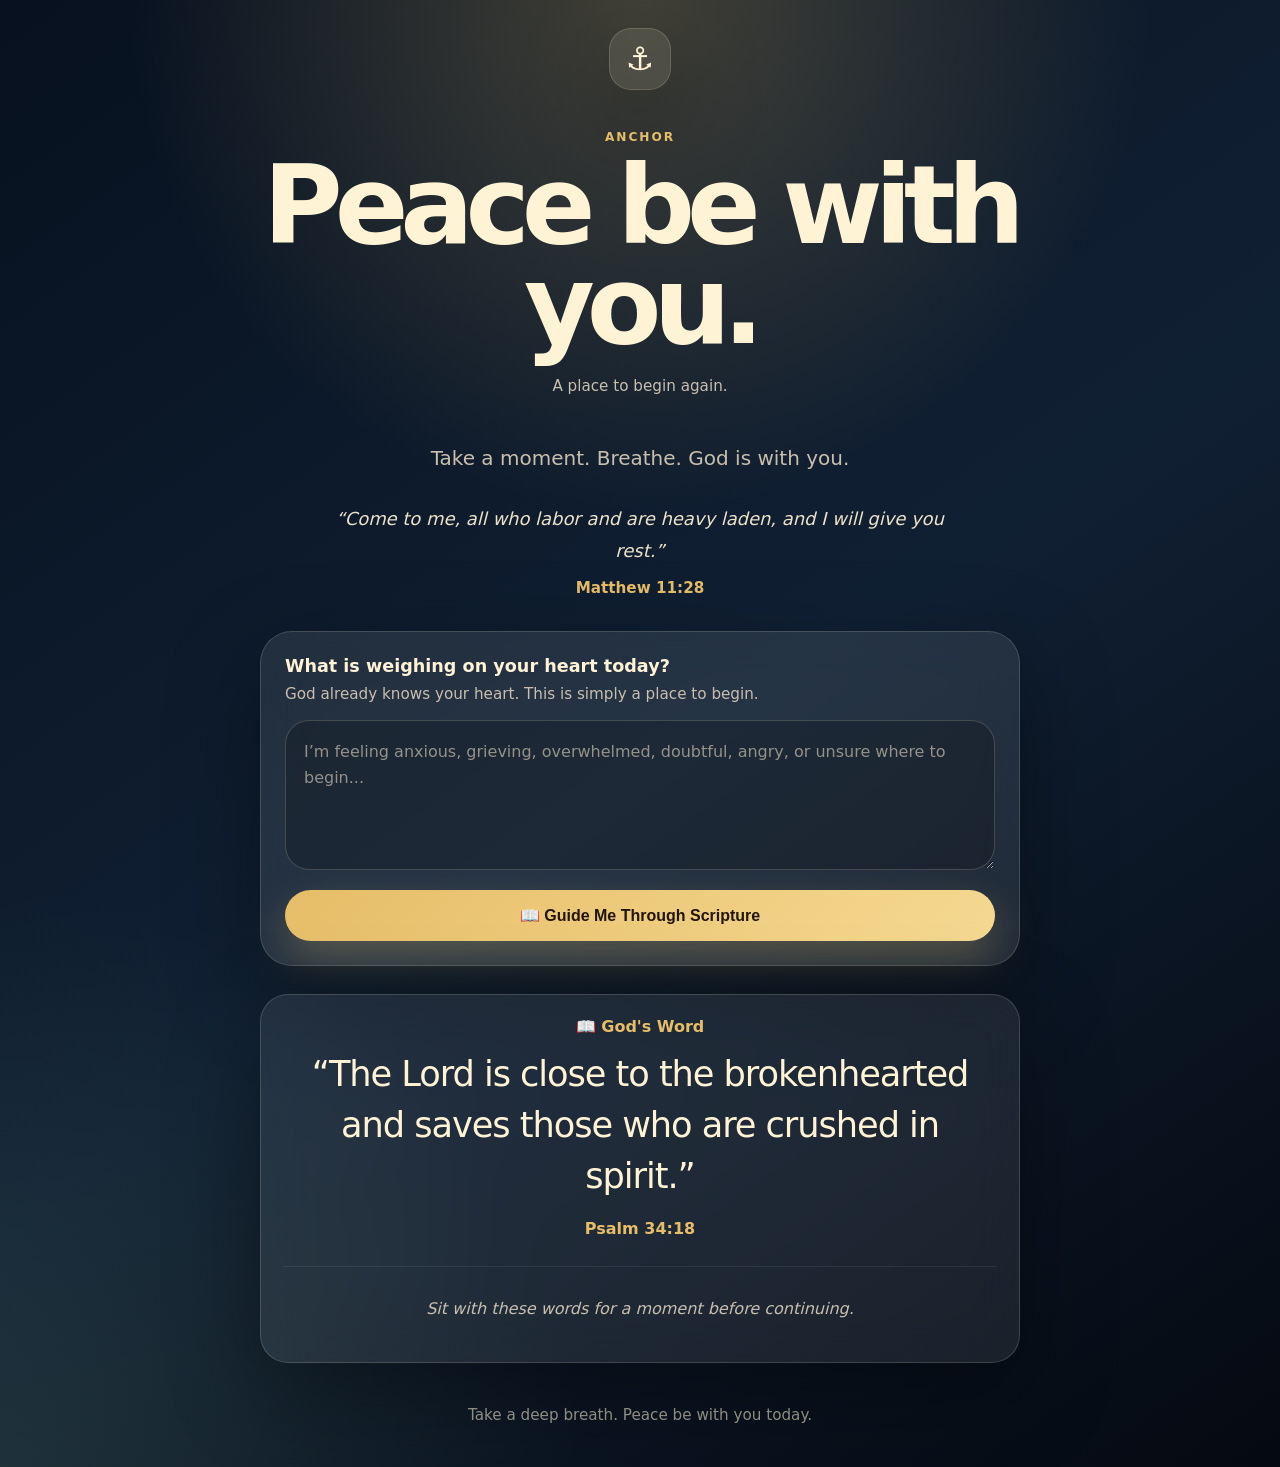
==== alpha/index.html @ 740efdd6 "Hide scripture card section by default" ====
<!DOCTYPE html>
<html lang="en">
<head>
  <meta charset="UTF-8" />
  <meta name="viewport" content="width=device-width, initial-scale=1.0" />
  <title>Anchor Alpha</title>
  <link rel="stylesheet" href="components.css">

  <style>
    :root {
      --cream: #fff3d6;
      --muted: #c9bfae;
      --gold: #e6bd68;
      --card: rgba(255, 255, 255, 0.09);
      --border: rgba(255, 243, 214, 0.16);
      --shadow: 0 30px 90px rgba(0,0,0,0.35);
    }

    * { box-sizing: border-box; }

    body {
      margin: 0;
      min-height: 100vh;
      font-family: Inter, system-ui, -apple-system, BlinkMacSystemFont, "Segoe UI", sans-serif;
      color: var(--cream);
      background:
        radial-gradient(circle at top, rgba(230, 189, 104, 0.25), transparent 32%),
        radial-gradient(circle at bottom left, rgba(134, 183, 141, 0.14), transparent 30%),
        linear-gradient(145deg, #07111f 0%, #102033 52%, #050911 100%);
      display: flex;
      justify-content: center;
      padding: 28px 18px;
    }

    .sanctuary {
      width: 100%;
      max-width: 760px;
      min-height: calc(100vh - 56px);
      display: flex;
      flex-direction: column;
      justify-content: center;
      gap: 28px;
      text-align: center;
    }

    .brand-mark {
      width: 62px;
      height: 62px;
      margin: 0 auto;
      border-radius: 22px;
      display: grid;
      place-items: center;
      background: rgba(255, 243, 214, 0.1);
      border: 1px solid var(--border);
      box-shadow: var(--shadow);
      font-size: 2rem;
    }

    .eyebrow {
      color: var(--gold);
      font-weight: 700;
      letter-spacing: 0.16em;
      text-transform: uppercase;
      font-size: 0.76rem;
    }

    h1 {
      margin: 0;
      font-size: clamp(3.2rem, 12vw, 6.8rem);
      line-height: 0.92;
      letter-spacing: -0.075em;
    }

    .sub {
      max-width: 560px;
      margin: 0 auto;
      color: var(--muted);
      font-size: clamp(1rem, 3vw, 1.25rem);
      line-height: 1.7;
    }

    .verse {
      max-width: 620px;
      margin: 0 auto;
      color: rgba(255, 243, 214, 0.92);
      font-size: 1.12rem;
      line-height: 1.8;
      font-style: italic;
    }

    .verse span {
      display: block;
      margin-top: 8px;
      color: var(--gold);
      font-style: normal;
      font-weight: 700;
      font-size: 0.95rem;
    }

    .search-card {
      text-align: left;
      background: var(--card);
      border: 1px solid var(--border);
      border-radius: 32px;
      padding: 24px;
      box-shadow: var(--shadow);
      backdrop-filter: blur(22px);
    }

    .search-card label {
      display: block;
      font-size: 1.1rem;
      font-weight: 800;
      margin-bottom: 6px;
    }

    .helper-text {
      margin: 0 0 14px;
      color: var(--muted);
      line-height: 1.6;
      font-size: 0.95rem;
    }

    textarea {
      width: 100%;
      min-height: 150px;
      resize: vertical;
      border: 1px solid rgba(255, 243, 214, 0.18);
      border-radius: 24px;
      background: rgba(0, 0, 0, 0.2);
      color: var(--cream);
      padding: 18px;
      font: inherit;
      line-height: 1.6;
      outline: none;
    }

    textarea::placeholder {
      color: rgba(201, 191, 174, 0.7);
    }

    button {
      width: 100%;
      margin-top: 16px;
      border: none;
      border-radius: 999px;
      padding: 16px 22px;
      font-weight: 900;
      font-size: 1rem;
      cursor: pointer;
      background: linear-gradient(135deg, var(--gold), #f5d991);
      color: #211504;
      box-shadow: 0 18px 42px rgba(230, 189, 104, 0.28);
    }

    .breath {
      color: rgba(255, 243, 214, 0.62);
      font-size: 0.95rem;
    }

    @media (max-width: 560px) {
      .sanctuary {
        justify-content: flex-start;
        padding-top: 38px;
      }

      .search-card {
        border-radius: 26px;
        padding: 18px;
      }
    }
  </style>
</head>

<body>
  <main class="sanctuary">
    <div class="brand-mark">⚓</div>

    <div>
      <p class="eyebrow">ANCHOR</p>

<h1 id="dailyGreeting">Peace be with you.</h1>

<p class="helper-text" style="text-align:center; margin-top:18px;">
  A place to begin again.
</p>
    </div>

    <p class="sub">
      Take a moment. Breathe. God is with you.
    </p>

    <p class="verse">
      “Come to me, all who labor and are heavy laden, and I will give you rest.”
      <span>Matthew 11:28</span>
    </p>

    <section class="search-card">
      <label for="heartInput">
  What is weighing on your heart today?
</label>

<p class="helper-text">
  God already knows your heart.
  This is simply a place to begin.
</p>

      <textarea id="heartInput" placeholder="I’m feeling anxious, grieving, overwhelmed, doubtful, angry, or unsure where to begin..."></textarea>

      <button>📖 Guide Me Through Scripture</button>
    </section>

    <section class="scripture-card fade-up hidden" id="scriptureCard">
      <p class="anchor-section-title">
        📖 God's Word
      </p>

      <blockquote>
        “The Lord is close to the brokenhearted and saves those who are crushed in spirit.”
      </blockquote>

      <p class="scripture-ref">
        Psalm 34:18
      </p>

      <div class="scripture-divider"></div>

      <p class="scripture-note">
        Sit with these words for a moment before continuing.
      </p>
    </section>

    <p class="breath">Take a deep breath.

                 Peace be with you today.</p>
  </main>

  <script src="app.js"></script>
</body>
</html>
---- alpha/components.css ----
/*
=========================================
Anchor Alpha Design System
=========================================
*/

:root {
  --bg: #07111f;
  --surface: rgba(255,255,255,.08);
  --surface-strong: rgba(255,255,255,.12);

  --text: #fff7eb;
  --muted: #cabfae;

  --gold: #e6bd68;
  --gold-light: #f6d992;
  --green: #8dbd93;

  --border: rgba(255,255,255,.12);

  --radius: 28px;
  --radius-small: 18px;

  --shadow: 0 24px 80px rgba(0,0,0,.30);

  --content-width: 760px;

  --speed: .35s;
}

/* Reusable Alpha Card */
.anchor-card {
  background: var(--surface);
  border: 1px solid var(--border);
  border-radius: var(--radius);
  box-shadow: var(--shadow);
  backdrop-filter: blur(22px);
  padding: 24px;
}

/* Section Headings */
.anchor-section-title {
  color: var(--gold);
  font-weight: 900;
  margin: 0 0 12px;
}

/* Gentle fade-up animation */
.fade-up {
  animation: fadeUp var(--speed) ease both;
}

@keyframes fadeUp {
  from {
    opacity: 0;
    transform: translateY(14px);
  }

  to {
    opacity: 1;
    transform: translateY(0);
  }
}

/* Quiet loading / searching state */
.scripture-searching {
  text-align: center;
  padding: 28px;
  color: var(--text);
}

.scripture-searching strong {
  display: block;
  color: var(--gold);
  font-size: 1.1rem;
  margin-bottom: 10px;
}

.scripture-searching em {
  color: var(--muted);
  line-height: 1.7;
}

/* Future result cards */
.scripture-card,
.reflection-card,
.prayer-card,
.step-card,
.reading-card,
.before-you-go-card {
  background: var(--surface);
  border: 1px solid var(--border);
  border-radius: var(--radius);
  padding: 22px;
  box-shadow: var(--shadow);
  backdrop-filter: blur(22px);
}
.scripture-divider {
  height: 1px;
  background: rgba(255,255,255,.08);
  margin: 28px 0;
}

.scripture-note {
  text-align: center;
  color: var(--muted);
  font-style: italic;
  line-height: 1.8;
}

.scripture-ref {
  color: var(--gold);
  font-weight: 700;
  margin-top: 18px;
}

.scripture-card blockquote {
  margin: 0;
  font-size: clamp(1.5rem, 5vw, 2.2rem);
  line-height: 1.45;
  letter-spacing: -0.03em;
}
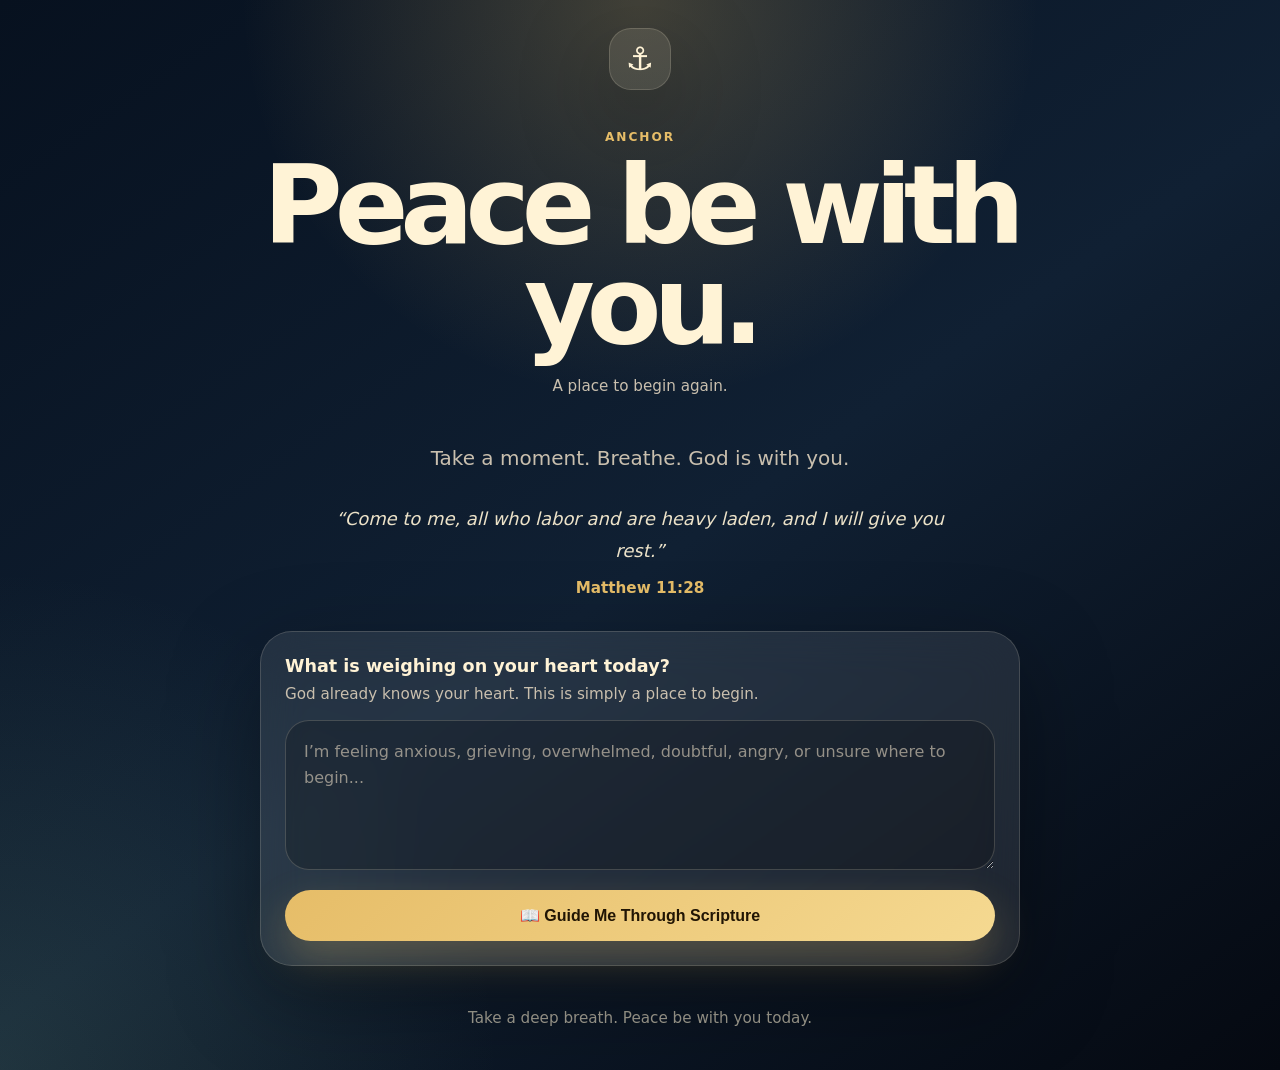
==== commit 3087ce87: "Add id to guide button in index.html" ====
--- a/alpha/index.html
+++ b/alpha/index.html
@@ -207,7 +207,7 @@
 
       <textarea id="heartInput" placeholder="I’m feeling anxious, grieving, overwhelmed, doubtful, angry, or unsure where to begin..."></textarea>
 
-      <button>📖 Guide Me Through Scripture</button>
+      <button id="guideButton">📖 Guide Me Through Scripture</button>
     </section>
 
     <section class="scripture-card fade-up hidden" id="scriptureCard">
--- a/alpha/components.css
+++ b/alpha/components.css
@@ -120,3 +120,6 @@
   line-height: 1.45;
   letter-spacing: -0.03em;
 }
+.hidden {
+  display: none;
+}
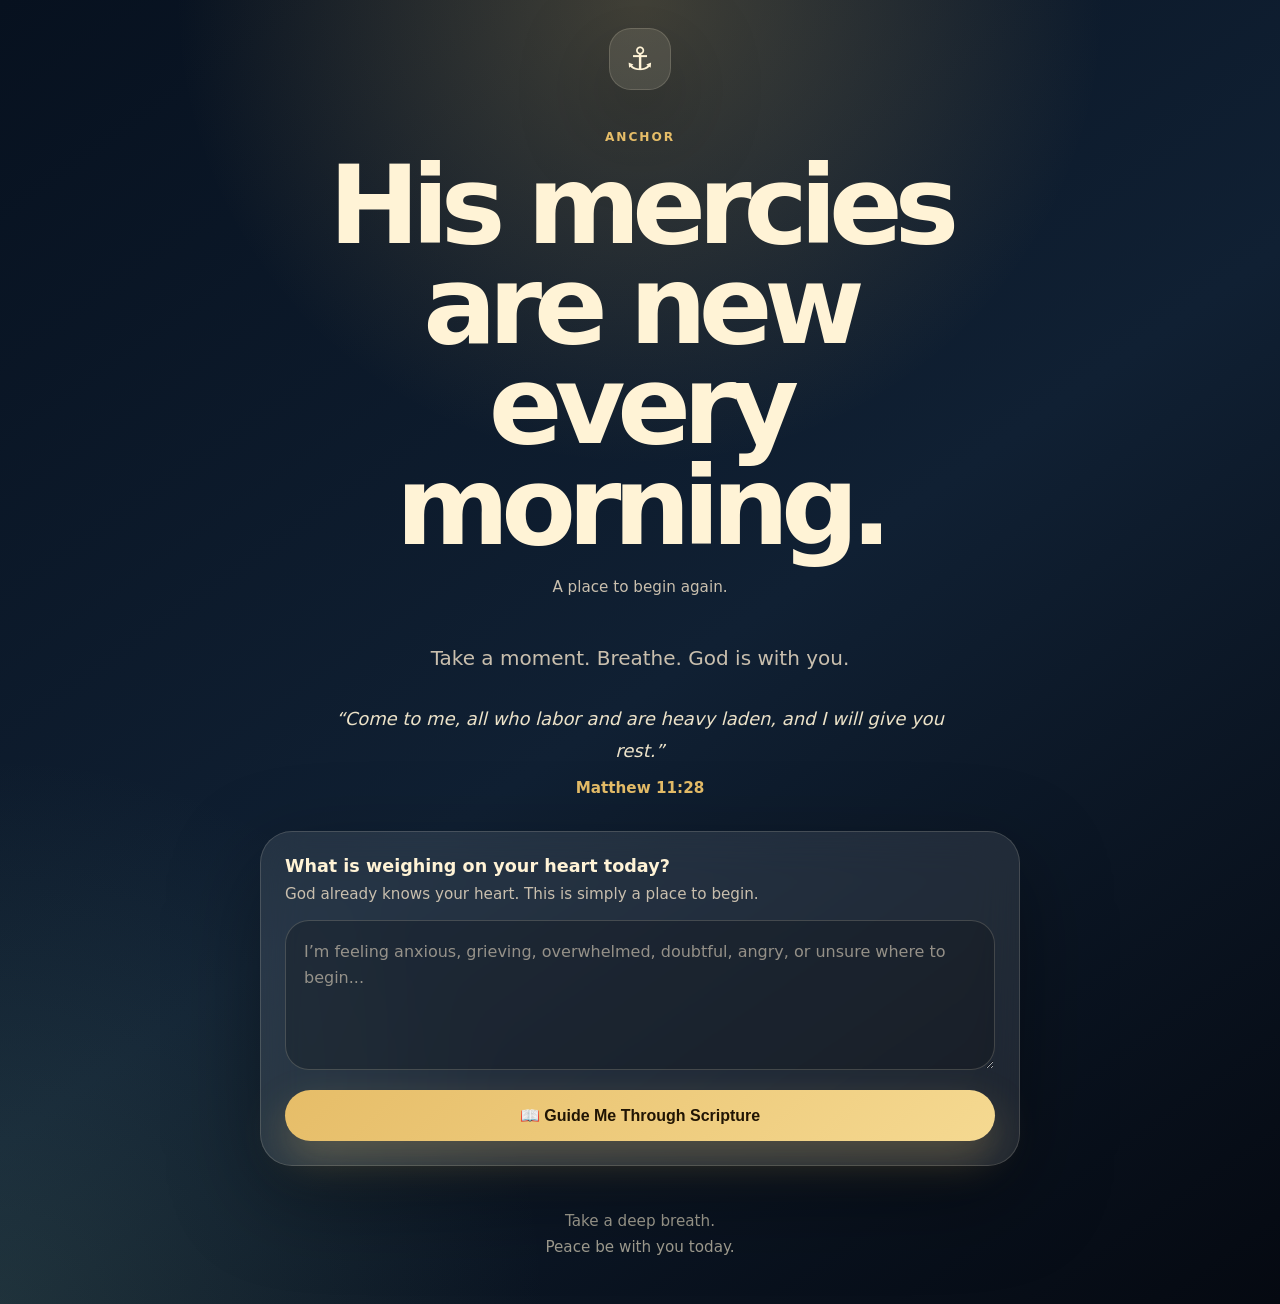
==== commit 20b28477: "Fix Alpha guided scripture layout" ====
--- a/alpha/index.html
+++ b/alpha/index.html
@@ -3,7 +3,7 @@
 <head>
   <meta charset="UTF-8" />
   <meta name="viewport" content="width=device-width, initial-scale=1.0" />
-  <title>Anchor Alpha</title>
+  <title>Anchor</title>
   <link rel="stylesheet" href="components.css">
 
   <style>
@@ -156,6 +156,7 @@
     .breath {
       color: rgba(255, 243, 214, 0.62);
       font-size: 0.95rem;
+      line-height: 1.7;
     }
 
     @media (max-width: 560px) {
@@ -178,12 +179,11 @@
 
     <div>
       <p class="eyebrow">ANCHOR</p>
-
-<h1 id="dailyGreeting">Peace be with you.</h1>
-
-<p class="helper-text" style="text-align:center; margin-top:18px;">
-  A place to begin again.
-</p>
+      <h1 id="dailyGreeting">Peace be with you.</h1>
+
+      <p class="helper-text" style="text-align:center; margin-top:18px;">
+        A place to begin again.
+      </p>
     </div>
 
     <p class="sub">
@@ -196,16 +196,16 @@
     </p>
 
     <section class="search-card">
-      <label for="heartInput">
-  What is weighing on your heart today?
-</label>
-
-<p class="helper-text">
-  God already knows your heart.
-  This is simply a place to begin.
-</p>
-
-      <textarea id="heartInput" placeholder="I’m feeling anxious, grieving, overwhelmed, doubtful, angry, or unsure where to begin..."></textarea>
+      <label for="heartInput">What is weighing on your heart today?</label>
+
+      <p class="helper-text">
+        God already knows your heart. This is simply a place to begin.
+      </p>
+
+      <textarea
+        id="heartInput"
+        placeholder="I’m feeling anxious, grieving, overwhelmed, doubtful, angry, or unsure where to begin..."
+      ></textarea>
 
       <button id="guideButton">📖 Guide Me Through Scripture</button>
     </section>
@@ -230,9 +230,10 @@
       </p>
     </section>
 
-    <p class="breath">Take a deep breath.
-
-                 Peace be with you today.</p>
+    <p class="breath">
+      Take a deep breath.<br>
+      Peace be with you today.
+    </p>
   </main>
 
   <script src="app.js"></script>
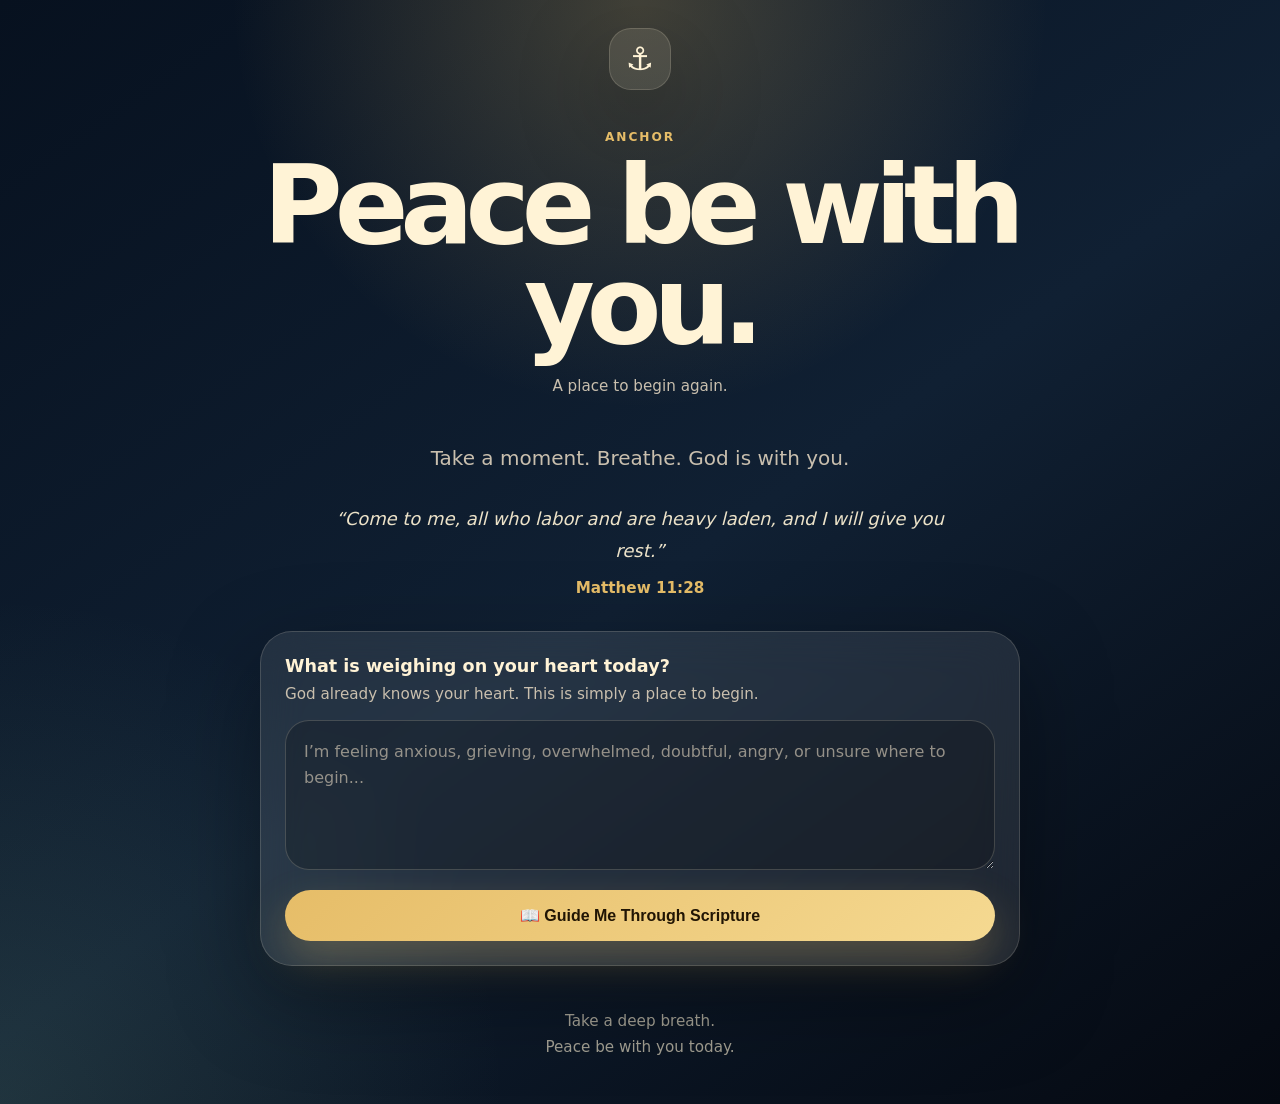
==== commit 0b4c0199: "Add quiet moment message to index.html" ====
--- a/alpha/index.html
+++ b/alpha/index.html
@@ -209,6 +209,10 @@
 
       <button id="guideButton">📖 Guide Me Through Scripture</button>
     </section>
+    <p id="quietMoment" class="quiet-message hidden">
+  Take a quiet moment.<br>
+  Let's begin with God's Word.
+    </p>
 
     <section class="scripture-card fade-up hidden" id="scriptureCard">
       <p class="anchor-section-title">
--- a/alpha/components.css
+++ b/alpha/components.css
@@ -123,3 +123,9 @@
 .hidden {
   display: none;
 }
+.fade-out {
+  opacity: 0;
+  transform: translateY(-8px);
+  transition: opacity .45s ease, transform .45s ease;
+  pointer-events: none;
+}
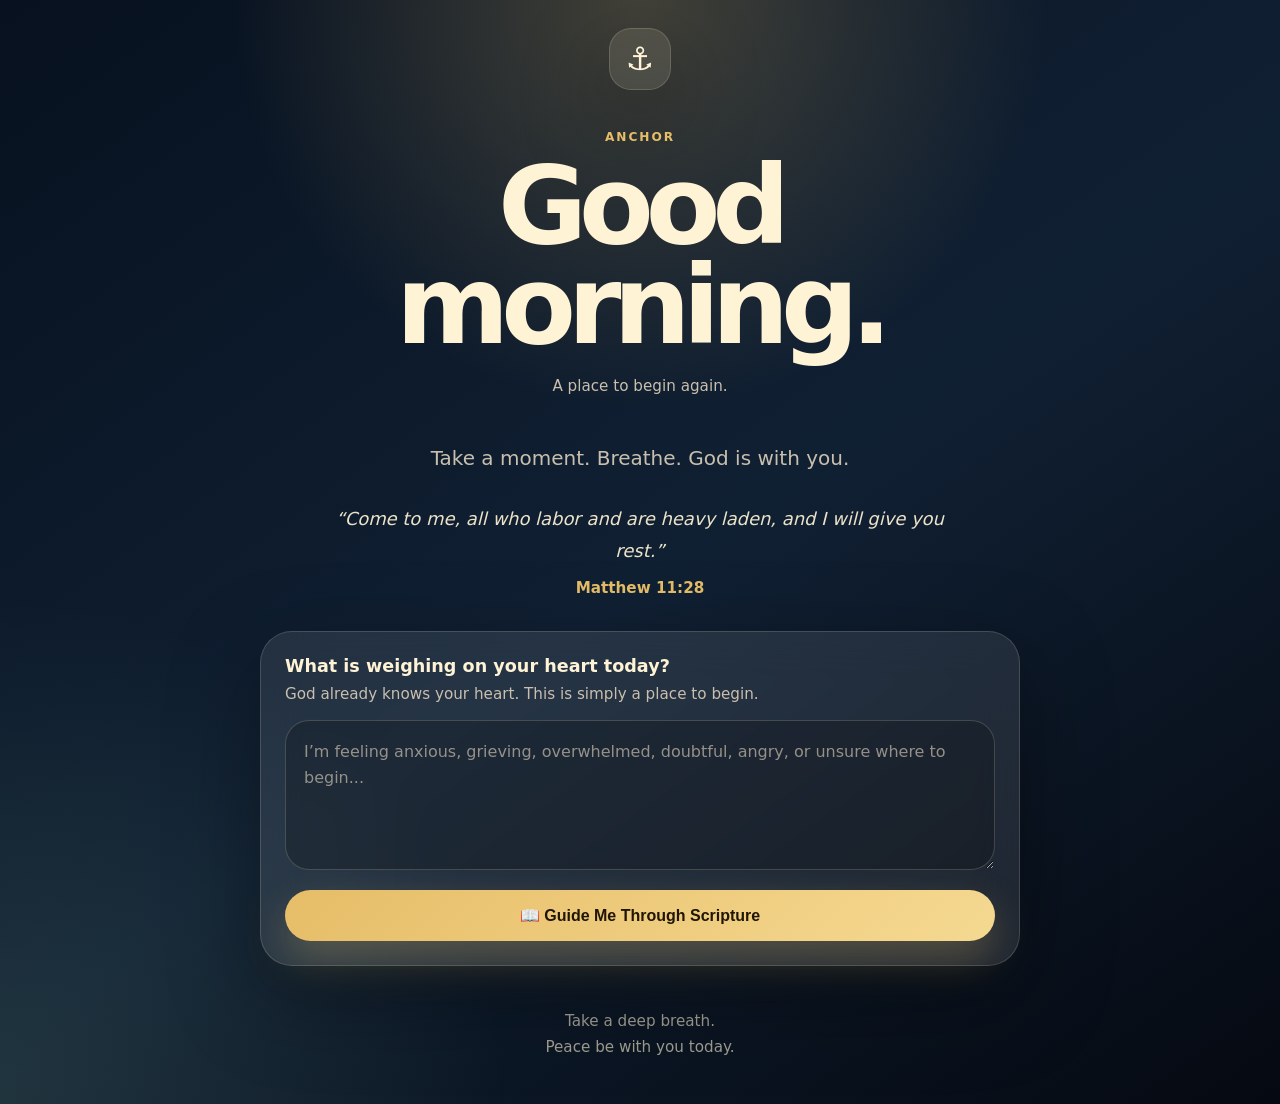
==== commit 5101c59f: "Add id to brand-mark div for anchor reference" ====
--- a/alpha/index.html
+++ b/alpha/index.html
@@ -175,7 +175,9 @@
 
 <body>
   <main class="sanctuary">
-    <div class="brand-mark">⚓</div>
+    <div class="brand-mark" id="anchorMark">
+  ⚓
+    </div>
 
     <div>
       <p class="eyebrow">ANCHOR</p>
--- a/alpha/components.css
+++ b/alpha/components.css
@@ -129,3 +129,16 @@
   transition: opacity .45s ease, transform .45s ease;
   pointer-events: none;
 }
+.quiet-message {
+  margin-top: 22px;
+  color: var(--muted);
+  text-align: center;
+  line-height: 1.8;
+  font-style: italic;
+  opacity: 0;
+  transition: opacity .5s ease;
+}
+
+.quiet-message.show {
+  opacity: 1;
+}
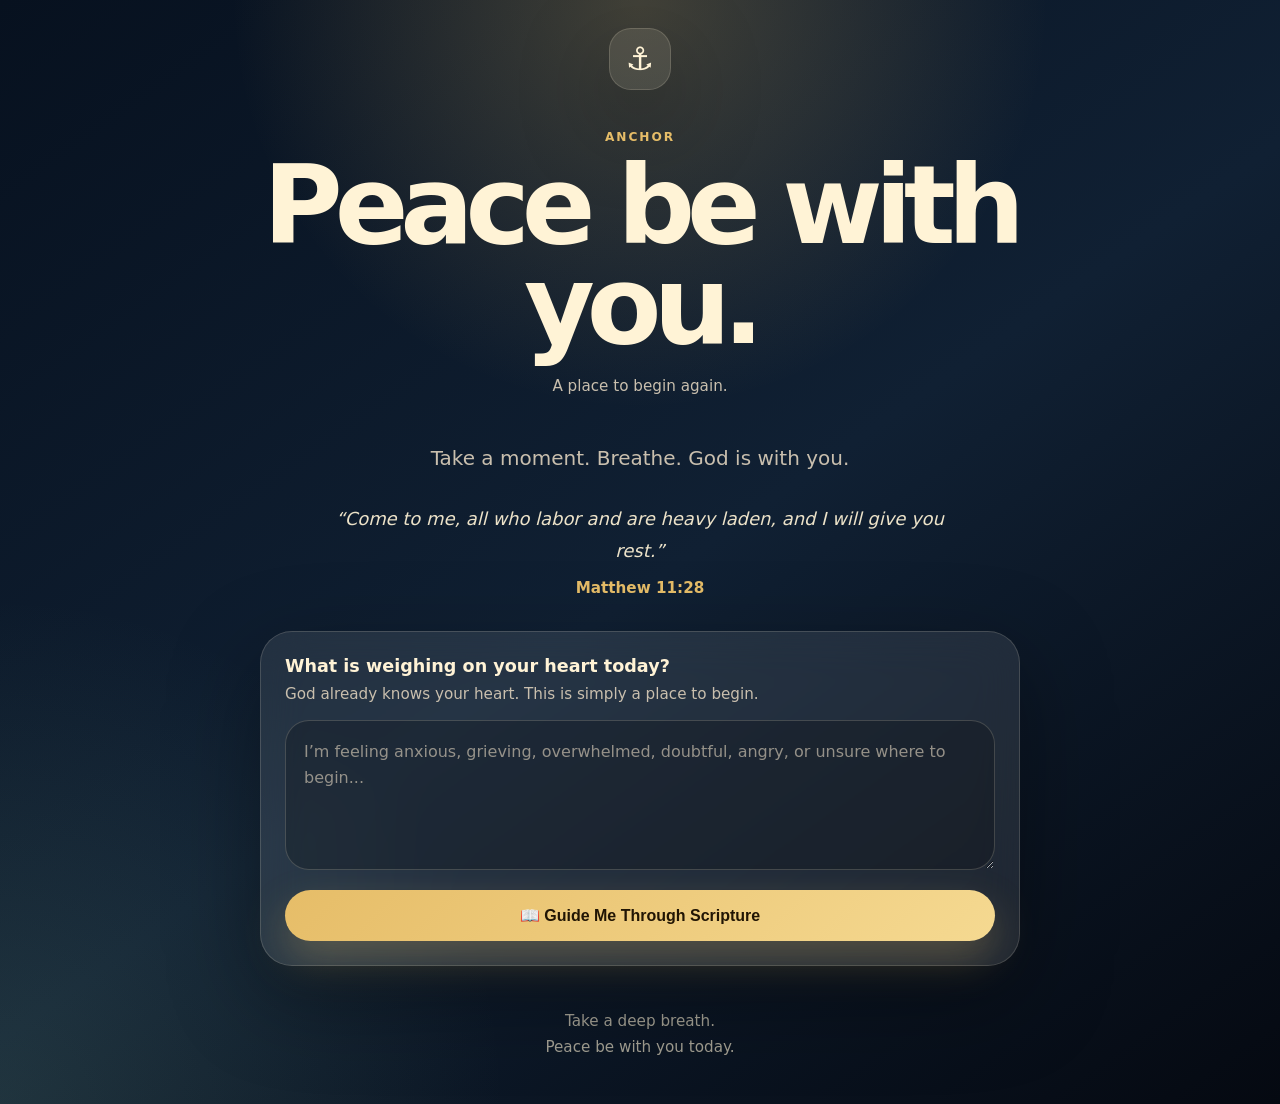
==== commit c914db4f: "Add script tag for journeys.js in index.html" ====
--- a/alpha/index.html
+++ b/alpha/index.html
@@ -215,7 +215,7 @@
   Take a quiet moment.<br>
   Let's begin with God's Word.
     </p>
-
+    <div id="breathLine" class="breath-line hidden"></div>
     <section class="scripture-card fade-up hidden" id="scriptureCard">
       <p class="anchor-section-title">
         📖 God's Word
@@ -242,6 +242,7 @@
     </p>
   </main>
 
+  <script src="journeys.js"></script>
   <script src="app.js"></script>
 </body>
 </html>
--- a/alpha/components.css
+++ b/alpha/components.css
@@ -1,144 +1,257 @@
 /*
 =========================================
-Anchor Alpha Design System
+ANCHOR DESIGN SYSTEM
+A place to begin again.
 =========================================
 */
 
+/* =========================
+   Variables
+========================= */
+
 :root {
   --bg: #07111f;
+
   --surface: rgba(255,255,255,.08);
-  --surface-strong: rgba(255,255,255,.12);
 
   --text: #fff7eb;
+
   --muted: #cabfae;
 
   --gold: #e6bd68;
-  --gold-light: #f6d992;
-  --green: #8dbd93;
 
   --border: rgba(255,255,255,.12);
 
   --radius: 28px;
-  --radius-small: 18px;
 
   --shadow: 0 24px 80px rgba(0,0,0,.30);
 
-  --content-width: 760px;
-
   --speed: .35s;
 }
 
-/* Reusable Alpha Card */
-.anchor-card {
-  background: var(--surface);
-  border: 1px solid var(--border);
-  border-radius: var(--radius);
-  box-shadow: var(--shadow);
-  backdrop-filter: blur(22px);
-  padding: 24px;
-}
-
-/* Section Headings */
-.anchor-section-title {
-  color: var(--gold);
-  font-weight: 900;
-  margin: 0 0 12px;
-}
-
-/* Gentle fade-up animation */
-.fade-up {
-  animation: fadeUp var(--speed) ease both;
-}
-
-@keyframes fadeUp {
+
+/* =========================
+   Cards
+========================= */
+
+.scripture-card{
+  background:var(--surface);
+
+  border:1px solid var(--border);
+
+  border-radius:var(--radius);
+
+  padding:28px;
+
+  box-shadow:var(--shadow);
+
+  backdrop-filter:blur(22px);
+
+  text-align:left;
+}
+
+
+/* =========================
+   Typography
+========================= */
+
+.anchor-section-title{
+
+  color:var(--gold);
+
+  font-weight:800;
+
+  margin-bottom:18px;
+
+}
+
+.scripture-card blockquote{
+
+  margin:0;
+
+  font-size:clamp(1.45rem,4vw,2rem);
+
+  line-height:1.6;
+
+}
+
+.scripture-ref{
+
+  color:var(--gold);
+
+  font-weight:700;
+
+  margin-top:22px;
+
+}
+
+.scripture-divider{
+
+  height:1px;
+
+  background:rgba(255,255,255,.08);
+
+  margin:28px 0;
+
+}
+
+.scripture-note{
+
+  text-align:center;
+
+  color:var(--muted);
+
+  font-style:italic;
+
+  line-height:1.8;
+
+}
+
+
+/* =========================
+   Quiet Moment
+========================= */
+
+.quiet-message{
+
+  margin-top:24px;
+
+  color:var(--muted);
+
+  text-align:center;
+
+  line-height:1.8;
+
+  font-style:italic;
+
+  opacity:0;
+
+  transition:opacity .5s ease;
+
+}
+
+.quiet-message.show{
+
+  opacity:1;
+
+}
+
+
+/* =========================
+   Utilities
+========================= */
+
+.hidden{
+
+  display:none;
+
+}
+
+.fade-out{
+
+  opacity:0;
+
+  transform:translateY(-8px);
+
+  transition:
+    opacity .45s ease,
+    transform .45s ease;
+
+  pointer-events:none;
+
+}
+
+
+/* =========================
+   Animations
+========================= */
+
+.fade-up{
+
+  animation:fadeUp .45s ease;
+
+}
+
+@keyframes fadeUp{
+
+  from{
+
+    opacity:0;
+
+    transform:translateY(14px);
+
+  }
+
+  to{
+
+    opacity:1;
+
+    transform:translateY(0);
+
+  }
+
+}
+
+
+/* =========================
+   Anchor Breath
+========================= */
+
+.anchor-breath{
+
+  animation:anchorBreath 1.2s ease;
+
+}
+
+@keyframes anchorBreath{
+
+  0%{
+
+    transform:scale(1);
+
+    box-shadow:0 0 0 rgba(230,189,104,0);
+
+  }
+
+  50%{
+
+    transform:scale(1.08);
+
+    box-shadow:
+      0 0 45px rgba(230,189,104,.45);
+
+  }
+
+  100%{
+
+    transform:scale(1);
+
+    box-shadow:0 0 0 rgba(230,189,104,0);
+
+  }
+
+}
+.breath-line {
+  width: 0%;
+  height: 2px;
+  margin: 18px auto 0;
+  border-radius: 999px;
+  background: linear-gradient(90deg, transparent, var(--gold), transparent);
+  opacity: 0;
+  transition: opacity .4s ease;
+}
+
+.breath-line.show {
+  opacity: 1;
+  animation: breathLine 1.2s ease forwards;
+}
+
+@keyframes breathLine {
   from {
-    opacity: 0;
-    transform: translateY(14px);
+    width: 0%;
   }
 
   to {
-    opacity: 1;
-    transform: translateY(0);
-  }
-}
-
-/* Quiet loading / searching state */
-.scripture-searching {
-  text-align: center;
-  padding: 28px;
-  color: var(--text);
-}
-
-.scripture-searching strong {
-  display: block;
-  color: var(--gold);
-  font-size: 1.1rem;
-  margin-bottom: 10px;
-}
-
-.scripture-searching em {
-  color: var(--muted);
-  line-height: 1.7;
-}
-
-/* Future result cards */
-.scripture-card,
-.reflection-card,
-.prayer-card,
-.step-card,
-.reading-card,
-.before-you-go-card {
-  background: var(--surface);
-  border: 1px solid var(--border);
-  border-radius: var(--radius);
-  padding: 22px;
-  box-shadow: var(--shadow);
-  backdrop-filter: blur(22px);
-}
-.scripture-divider {
-  height: 1px;
-  background: rgba(255,255,255,.08);
-  margin: 28px 0;
-}
-
-.scripture-note {
-  text-align: center;
-  color: var(--muted);
-  font-style: italic;
-  line-height: 1.8;
-}
-
-.scripture-ref {
-  color: var(--gold);
-  font-weight: 700;
-  margin-top: 18px;
-}
-
-.scripture-card blockquote {
-  margin: 0;
-  font-size: clamp(1.5rem, 5vw, 2.2rem);
-  line-height: 1.45;
-  letter-spacing: -0.03em;
-}
-.hidden {
-  display: none;
-}
-.fade-out {
-  opacity: 0;
-  transform: translateY(-8px);
-  transition: opacity .45s ease, transform .45s ease;
-  pointer-events: none;
-}
-.quiet-message {
-  margin-top: 22px;
-  color: var(--muted);
-  text-align: center;
-  line-height: 1.8;
-  font-style: italic;
-  opacity: 0;
-  transition: opacity .5s ease;
-}
-
-.quiet-message.show {
-  opacity: 1;
-}
+    width: 72%;
+  }
+}
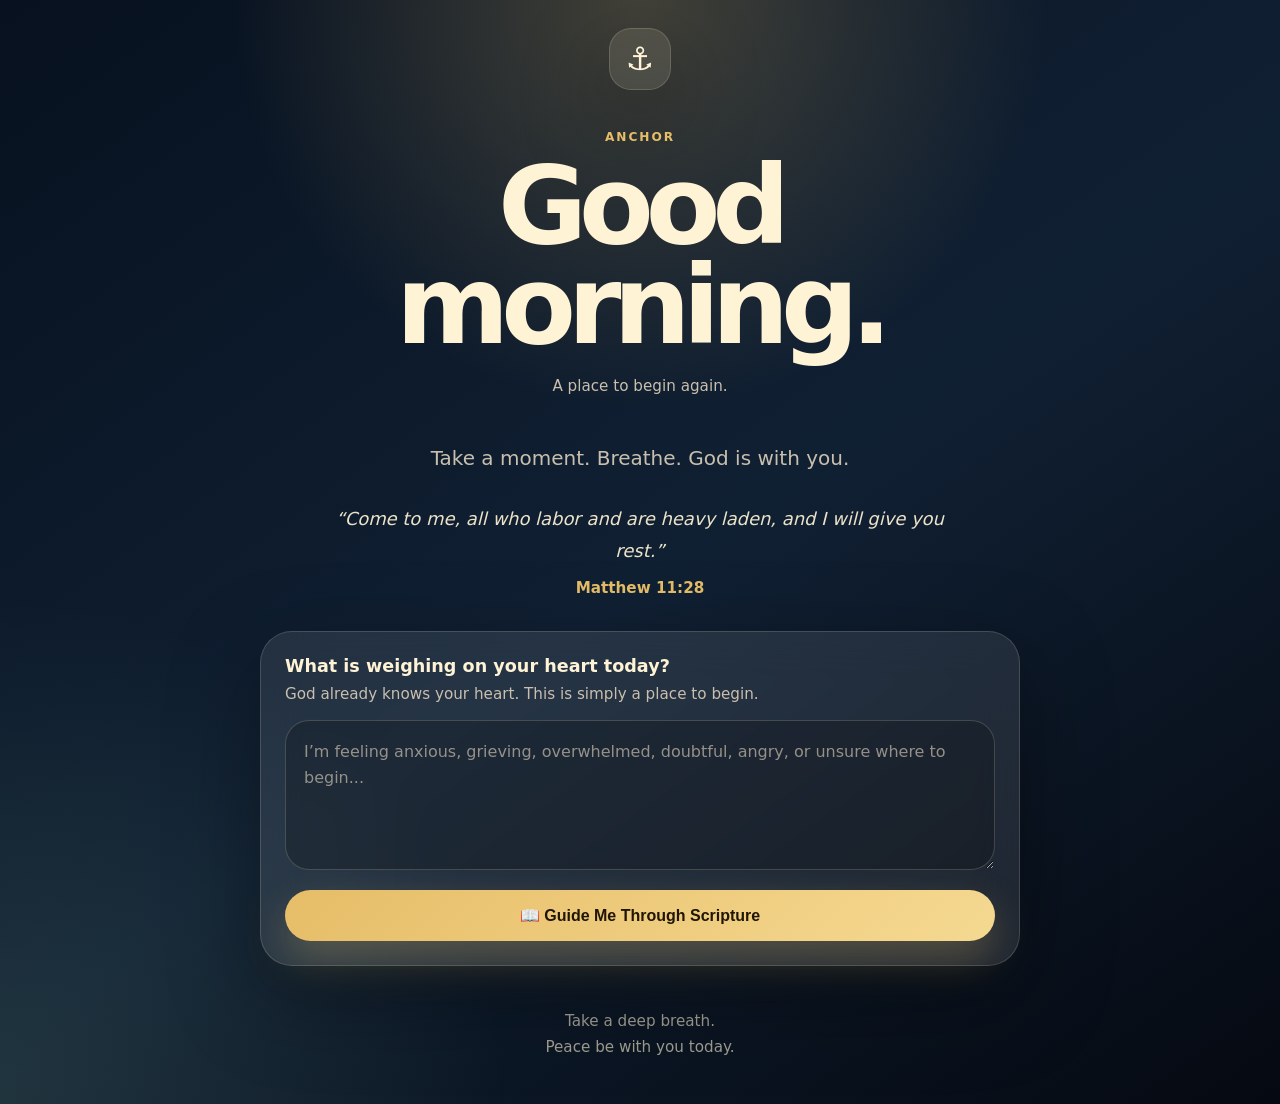
==== commit 60074603: "Add full journey sections Added sections for reflection, prayer, next steps, and reading continuatio" ====
--- a/alpha/index.html
+++ b/alpha/index.html
@@ -234,6 +234,25 @@
       <p class="scripture-note">
         Sit with these words for a moment before continuing.
       </p>
+      <div class="journey-section">
+  <p class="anchor-section-title">💭 Pause & Reflect</p>
+  <p id="reflectionText"></p>
+</div>
+
+<div class="journey-section">
+  <p class="anchor-section-title">🙏 Pray</p>
+  <p id="prayerText"></p>
+</div>
+
+<div class="journey-section">
+  <p class="anchor-section-title">🌱 One Small Step</p>
+  <p id="nextStepText"></p>
+</div>
+
+<div class="journey-section">
+  <p class="anchor-section-title">📚 Continue Reading</p>
+  <ul id="continueReadingList"></ul>
+</div>
     </section>
 
     <p class="breath">
